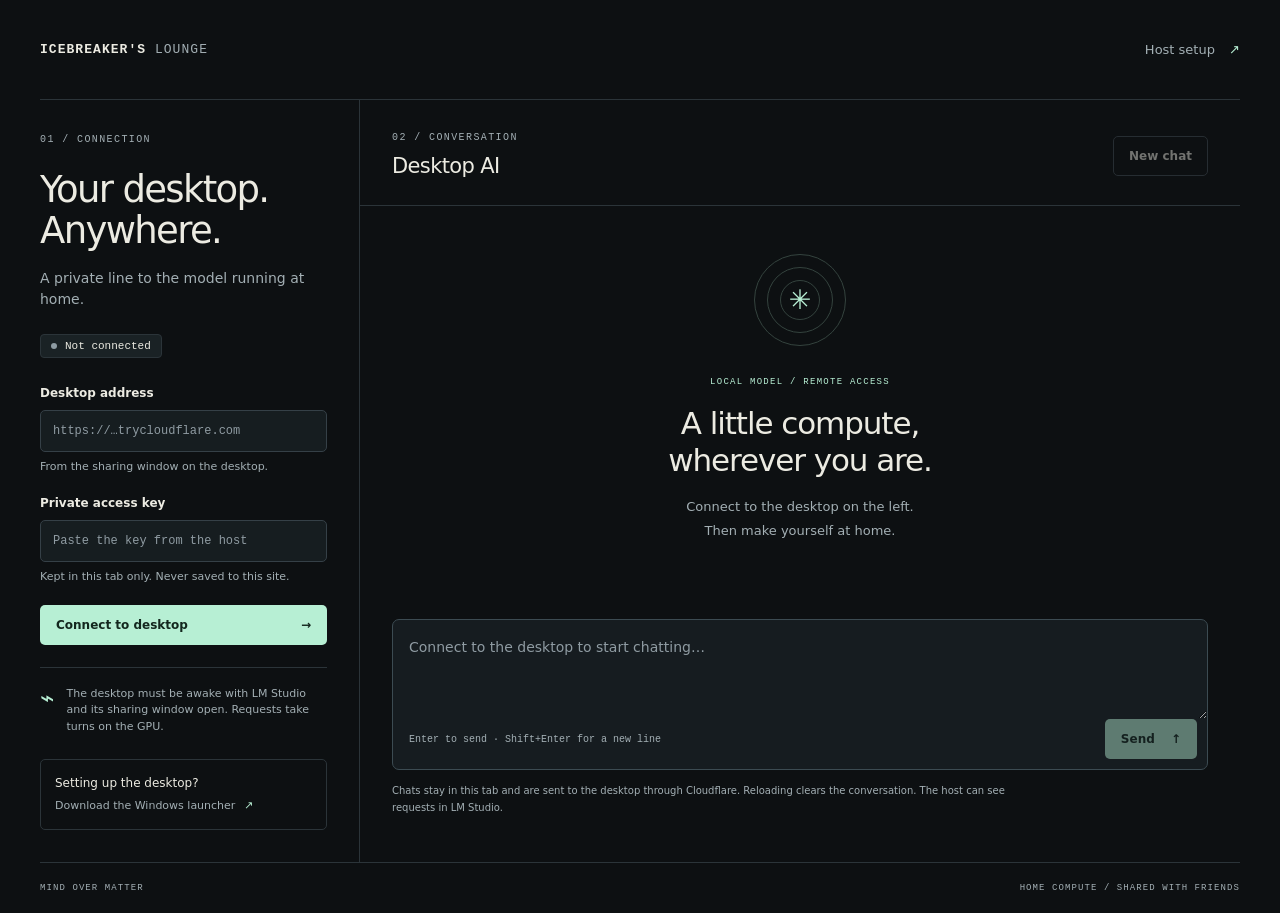
==== ai/index.html @ d6e75bda "Add private desktop AI chat and Windows LM Studio sharing launcher Keep GitHub Pages static while an" ====
<!doctype html>
<html lang="en">
<head>
  <meta charset="utf-8">
  <meta name="viewport" content="width=device-width, initial-scale=1">
  <meta name="referrer" content="no-referrer">
  <meta name="description" content="Private access to the desktop LLM at Icebreaker's Lounge.">
  <meta http-equiv="Content-Security-Policy" content="default-src 'self'; script-src 'self'; style-src 'self'; connect-src 'self' https://*.trycloudflare.com https://ai.mindovermatter.space https://llm.mindovermatter.space; img-src 'self' data:; object-src 'none'; base-uri 'none'; form-action 'none'">
  <title>Desktop AI · Icebreaker's Lounge</title>
  <link rel="stylesheet" href="chat.css">
  <script src="chat.js" defer></script>
</head>
<body>
  <div class="shell">
    <header class="masthead">
      <a class="brand" href="/">ICEBREAKER'S <span>LOUNGE</span></a>
      <a class="help-link" href="setup.html">Host setup <span aria-hidden="true">↗</span></a>
    </header>
    <main class="workspace">
      <aside class="connection-panel" aria-labelledby="connection-title">
        <p class="eyebrow">01 / CONNECTION</p>
        <h1 id="connection-title">Your desktop.<br>Anywhere.</h1>
        <p class="intro">A private line to the model running at home.</p>
        <div class="status-pill"><span class="dot" id="status-dot"></span><span id="connection-status" role="status">Not connected</span></div>
        <form id="connection-form">
          <label for="server">Desktop address</label>
          <input id="server" name="server" type="url" placeholder="https://…trycloudflare.com" required spellcheck="false" autocomplete="off" aria-describedby="server-hint">
          <p class="field-hint" id="server-hint">From the sharing window on the desktop.</p>
          <label for="access-key">Private access key</label>
          <input id="access-key" name="access-key" type="password" placeholder="Paste the key from the host" required autocomplete="off" spellcheck="false" aria-describedby="key-hint">
          <p class="field-hint" id="key-hint">Kept in this tab only. Never saved to this site.</p>
          <button class="primary wide" id="connect" type="submit">Connect to desktop <span aria-hidden="true">→</span></button>
        </form>
        <div id="model-controls" hidden>
          <label for="model">Model</label>
          <select id="model" aria-label="Model"></select>
          <button class="text-button" id="disconnect" type="button">Disconnect &amp; forget key</button>
        </div>
        <p id="connection-message" class="connection-message" role="status" aria-live="polite"></p>
        <div class="connection-note">
          <span class="note-mark" aria-hidden="true">⌁</span>
          <p>The desktop must be awake with LM Studio and its sharing window open. Requests take turns on the GPU.</p>
        </div>
        <a class="setup-card" href="setup.html"><strong>Setting up the desktop?</strong><span>Download the Windows launcher <span aria-hidden="true">↗</span></span></a>
      </aside>
      <section class="chat-panel" aria-labelledby="chat-title">
        <header class="chat-header">
          <div><p class="eyebrow">02 / CONVERSATION</p><h2 id="chat-title">Desktop AI</h2></div>
          <button class="secondary" id="new-chat" type="button" disabled>New chat</button>
        </header>
        <div id="conversation" class="conversation" tabindex="0" aria-label="Conversation">
          <div id="empty-state" class="empty-state">
            <div class="signal-art" aria-hidden="true"><i></i><i></i><i></i><span>✳</span></div>
            <p class="eyebrow">LOCAL MODEL / REMOTE ACCESS</p>
            <h3>A little compute,<br>wherever you are.</h3>
            <p>Connect to the desktop on the left.<br>Then make yourself at home.</p>
          </div>
        </div>
        <div class="composer-wrap">
          <p id="reply-status" class="reply-status" role="status" aria-live="polite"></p>
          <form id="chat-form" class="composer">
            <label class="sr-only" for="prompt">Message</label>
            <textarea id="prompt" placeholder="Connect to the desktop to start chatting…" rows="3" maxlength="20000" required disabled></textarea>
            <div class="composer-bottom"><span id="composer-hint">Enter to send · Shift+Enter for a new line</span><button class="primary send" id="send" type="submit" disabled>Send <span aria-hidden="true">↑</span></button><button class="secondary" id="stop" type="button" hidden>Stop</button></div>
          </form>
          <p class="privacy-note">Chats stay in this tab and are sent to the desktop through Cloudflare. Reloading clears the conversation. The host can see requests in LM Studio.</p>
        </div>
      </section>
    </main>
    <footer class="site-footer"><span>MIND OVER MATTER</span><span>HOME COMPUTE / SHARED WITH FRIENDS</span></footer>
  </div>
</body>
</html>
---- ai/chat.css ----
:root{color-scheme:dark;--bg:#0d1012;--panel:#13181b;--line:#2b3439;--text:#ecebe2;--muted:#a3afb4;--accent:#b7efd4;--error:#ffb3a6;--mono:ui-monospace,SFMono-Regular,Consolas,monospace;--sans:system-ui,-apple-system,BlinkMacSystemFont,"Segoe UI",sans-serif}
*{box-sizing:border-box}body{margin:0;background:var(--bg);color:var(--text);font-family:var(--sans);line-height:1.5}a{color:inherit}button,input,textarea,select{font:inherit}button,a,input,textarea,select{-webkit-tap-highlight-color:transparent}button{cursor:pointer}button:disabled{cursor:not-allowed;opacity:.45}button:focus-visible,a:focus-visible,input:focus-visible,textarea:focus-visible,select:focus-visible{outline:2px solid var(--accent);outline-offset:4px}[hidden]{display:none!important}.shell{max-width:1440px;margin:auto;padding:0 40px}.masthead{height:100px;display:flex;align-items:center;justify-content:space-between;border-bottom:1px solid var(--line)}.brand{text-decoration:none;font-family:var(--mono);font-size:13px;letter-spacing:.08em;font-weight:700}.brand span{color:var(--muted);font-weight:400}.help-link{color:var(--muted);font-size:13px;text-decoration:none}.help-link span{margin-left:10px;color:var(--accent)}.workspace{display:grid;grid-template-columns:320px minmax(0,1fr);min-height:730px;border-bottom:1px solid var(--line)}.connection-panel{padding:32px 32px 32px 0;border-right:1px solid var(--line)}.eyebrow{font-family:var(--mono);font-size:10px;letter-spacing:.14em;color:var(--muted);margin:0 0 14px;font-weight:500}h1{font-size:37px;letter-spacing:-.045em;line-height:1.12;font-weight:500;margin:22px 0 16px}.intro{color:var(--muted);font-size:14px;margin:0 0 22px}.status-pill{display:inline-flex;align-items:center;gap:8px;padding:5px 10px;background:#1a2225;border:1px solid var(--line);border-radius:4px;font:11px var(--mono);margin-bottom:26px}.dot{width:6px;height:6px;border-radius:50%;background:#8d9ba3;flex-shrink:0}.dot.online{background:var(--accent);box-shadow:0 0 10px #b7efd433}.dot.error{background:var(--error)}label{display:block;font-size:12px;font-weight:600;margin:0 0 8px}input,select{width:100%;padding:11px 12px;border:1px solid #354047;border-radius:5px;background:#161d20;color:var(--text);font-family:var(--mono);font-size:12px;min-width:0}input::placeholder,textarea::placeholder{color:#8f9ba2;opacity:1}.field-hint{color:var(--muted);font-size:11px;margin:7px 0 19px}.primary,.secondary{border:1px solid transparent;padding:10px 15px;border-radius:5px;font-size:12px;font-weight:600;min-height:40px}.primary{background:var(--accent);color:#13271e}.primary:hover:not(:disabled){background:#d1ffe7}.primary span{margin-left:12px}.wide{width:100%;display:flex;justify-content:space-between}.secondary{background:transparent;border-color:#465159;color:var(--text)}.secondary:hover:not(:disabled){border-color:var(--accent)}#model-controls{margin-top:20px}.text-button{background:none;color:var(--muted);border:none;padding:12px 0 0;text-decoration:underline;font-size:11px}.connection-message{font-size:12px;color:var(--muted);overflow-wrap:anywhere;margin:14px 0}.connection-message.error{color:var(--error)}.connection-note{display:flex;gap:12px;padding-top:18px;margin-top:22px;border-top:1px solid var(--line);color:var(--muted);font-size:11px}.connection-note p{margin:0}.note-mark{font-size:24px;line-height:1;color:var(--accent)}.setup-card{display:block;text-decoration:none;margin-top:24px;padding:14px;border:1px solid var(--line);border-radius:5px;font-size:11px}.setup-card strong{font-size:12px;display:block;font-weight:500;margin-bottom:6px}.setup-card>span{color:var(--muted)}.setup-card>span>span{color:var(--accent);margin-left:5px}.setup-card:hover{border-color:var(--accent)}.chat-panel{min-width:0;display:flex;flex-direction:column;height:calc(100dvh - 160px);min-height:730px;max-height:1200px}.chat-header{display:flex;align-items:center;justify-content:space-between;padding:30px 32px 22px;border-bottom:1px solid var(--line)}.chat-header .eyebrow{margin:0 0 6px}h2{margin:0;font-size:21px;letter-spacing:-.03em;font-weight:500}.conversation{flex:1;min-height:260px;overflow-y:auto;overscroll-behavior:contain;padding:0 32px;scrollbar-color:#44515a transparent}.empty-state{min-height:100%;display:flex;flex-direction:column;justify-content:center;align-items:center;text-align:center;padding:48px 0}.empty-state h3{font-size:31px;font-weight:400;letter-spacing:-.035em;line-height:1.2;margin:0 0 16px}.empty-state>p:last-child{font-size:13px;line-height:1.8;color:var(--muted);margin:0}.signal-art{position:relative;width:100px;height:92px;display:grid;place-items:center;margin-bottom:30px}.signal-art i{position:absolute;border:1px solid #34433e;border-radius:50%;width:40px;height:40px}.signal-art i:nth-child(2){width:66px;height:66px}.signal-art i:nth-child(3){width:92px;height:92px}.signal-art span{color:var(--accent);font-size:27px;line-height:1}.empty-state .eyebrow{font-size:9px;color:var(--accent);margin-bottom:16px}.composer-wrap{padding:0 32px 24px}.reply-status{font:11px var(--mono);color:var(--muted);min-height:20px;margin:10px 0}.reply-status.error{color:var(--error)}.composer{border:1px solid #3c4b52;border-radius:7px;background:#161c20;overflow:hidden}.composer:focus-within{border-color:var(--accent)}textarea{display:block;resize:vertical;min-height:88px;max-height:240px;width:100%;border:0;background:transparent;color:var(--text);padding:16px;font-size:14px;line-height:1.6}textarea:focus-visible{outline:none}.composer-bottom{display:flex;align-items:center;gap:10px;padding:0 10px 10px 16px}#composer-hint{font:10px var(--mono);color:var(--muted);flex:1}.send{min-width:88px}.privacy-note{font-size:10px;color:var(--muted);margin:12px 0 0;max-width:620px;line-height:1.7}.site-footer{display:flex;justify-content:space-between;padding:20px 0;color:var(--muted);font:9px var(--mono);letter-spacing:.12em}.message{padding:26px 0;border-bottom:1px solid #263036}.message-head{display:flex;align-items:center;justify-content:space-between;margin-bottom:10px;font:10px var(--mono);letter-spacing:.08em;color:var(--accent)}.message.user .message-head{color:var(--muted)}.message-content{font-size:14px;line-height:1.75;white-space:pre-wrap;overflow-wrap:anywhere;tab-size:2}.copy-button{background:none;border:0;color:var(--muted);font:10px var(--mono);padding:3px 6px;letter-spacing:0}.copy-button:hover{color:var(--accent)}.sr-only{position:absolute;width:1px;height:1px;padding:0;margin:-1px;overflow:hidden;clip:rect(0,0,0,0);white-space:nowrap;border:0}
/* Setup page */
.setup-main{max-width:760px;margin:60px auto 80px}.setup-main h1{font-size:48px;max-width:600px}.setup-main .lead{font-size:17px;color:var(--muted);max-width:610px}.download-row{display:flex;align-items:center;gap:18px;flex-wrap:wrap;margin:30px 0 48px}.download-row a{text-decoration:none}.download-row span{font:11px var(--mono);color:var(--muted)}.step{display:grid;grid-template-columns:40px 1fr;gap:16px;border-top:1px solid var(--line);padding:28px 0}.step-number{font:12px var(--mono);color:var(--accent);padding-top:5px}.step h2{font-size:20px;margin:0 0 12px}.step p,.step li{font-size:14px;color:var(--muted);line-height:1.8}.step p{margin:8px 0}.step strong{color:var(--text);font-weight:500}code{font-family:var(--mono);font-size:.88em;background:#202a2e;padding:2px 5px;border-radius:3px;overflow-wrap:anywhere}.setup-main .callout{border:1px solid var(--line);border-left:2px solid var(--accent);padding:18px 22px;margin:22px 0;color:var(--muted);font-size:13px;line-height:1.8}.setup-main details{border-top:1px solid var(--line);padding:18px 0}.setup-main summary{cursor:pointer;font-size:14px}.setup-main details p{color:var(--muted);font-size:13px;line-height:1.8}.setup-main h3{margin:38px 0 16px;font-size:22px;font-weight:500}.sources{font-size:11px;color:var(--muted);margin-top:36px}.sources a{margin-right:14px}
@media(min-width:1600px){.workspace{min-height:800px}.chat-panel{min-height:800px}}@media(max-width:1000px){.shell{padding:0 24px}.workspace{grid-template-columns:280px minmax(0,1fr)}.connection-panel{padding-right:24px}.chat-header{padding:26px 24px 22px}.conversation{padding:0 24px}.composer-wrap{padding:0 24px 24px}#composer-hint{font-size:9px;max-width:140px}.empty-state h3{font-size:27px}}@media(max-width:720px){.shell{padding:0 20px}.masthead{height:76px}.brand{font-size:11px}.help-link{font-size:12px}.workspace{display:block}.connection-panel{border-right:0;padding:28px 0;border-bottom:1px solid var(--line)}h1{font-size:34px;margin-top:14px}.connection-panel h1 br{display:none}.connection-panel h1 br:after{content:' '}.intro{margin-bottom:16px}.status-pill{margin-bottom:22px}#connection-form{display:grid;grid-template-columns:minmax(0,1fr);max-width:520px}.connection-note{margin-top:18px;max-width:500px}.setup-card{margin-top:18px}.chat-panel{height:760px;min-height:650px;max-height:none}.chat-header{padding:24px 0}.conversation{padding:0 4px}.composer-wrap{padding:0 0 24px}.empty-state{padding:40px 0}.empty-state h3{font-size:30px}.site-footer{gap:15px;font-size:8px;line-height:1.6}.site-footer span:last-child{text-align:right}.setup-main{margin:40px auto 60px}.setup-main h1{font-size:37px}.step{grid-template-columns:24px 1fr;gap:10px}.setup-main .lead{font-size:16px}#composer-hint{max-width:180px}.privacy-note{font-size:10px}}
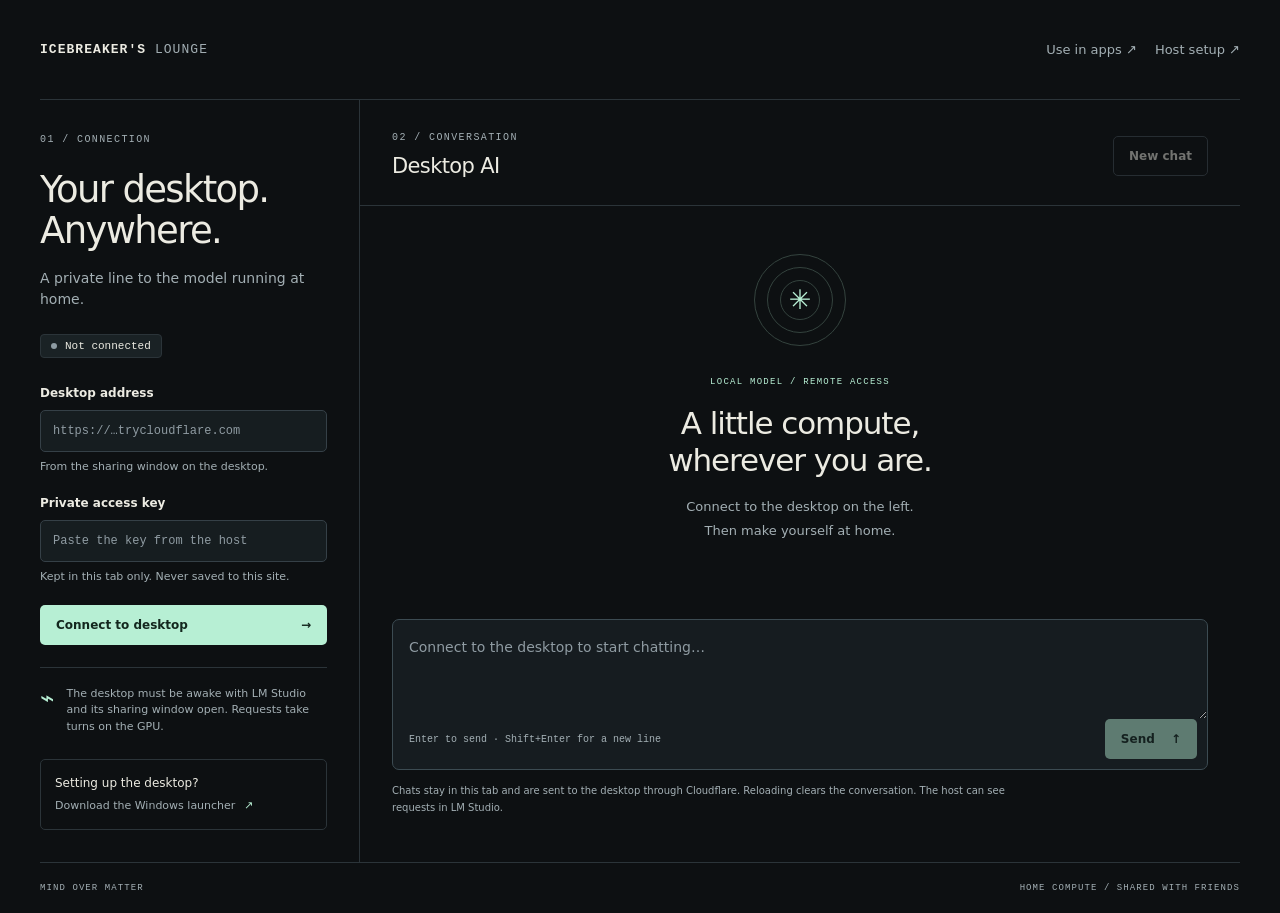
==== commit 65f41185: "Support SillyTavern, JanitorAI and Open WebUI through the desktop relay Add authenticated OpenAI-com" ====
--- a/ai/index.html
+++ b/ai/index.html
@@ -14,12 +14,12 @@
   <div class="shell">
     <header class="masthead">
       <a class="brand" href="/">ICEBREAKER'S <span>LOUNGE</span></a>
-      <a class="help-link" href="setup.html">Host setup <span aria-hidden="true">↗</span></a>
+      <nav aria-label="Help"><a class="help-link" href="apps.html">Use in apps ↗</a><a class="help-link" href="setup.html">Host setup ↗</a></nav>
     </header>
     <main class="workspace">
       <aside class="connection-panel" aria-labelledby="connection-title">
         <p class="eyebrow">01 / CONNECTION</p>
-        <h1 id="connection-title">Your desktop.<br>Anywhere.</h1>
+        <h1 id="connection-title">Your desktop.<br> Anywhere.</h1>
         <p class="intro">A private line to the model running at home.</p>
         <div class="status-pill"><span class="dot" id="status-dot"></span><span id="connection-status" role="status">Not connected</span></div>
         <form id="connection-form">
--- a/ai/chat.css
+++ b/ai/chat.css
@@ -1,5 +1,6 @@
 :root{color-scheme:dark;--bg:#0d1012;--panel:#13181b;--line:#2b3439;--text:#ecebe2;--muted:#a3afb4;--accent:#b7efd4;--error:#ffb3a6;--mono:ui-monospace,SFMono-Regular,Consolas,monospace;--sans:system-ui,-apple-system,BlinkMacSystemFont,"Segoe UI",sans-serif}
 *{box-sizing:border-box}body{margin:0;background:var(--bg);color:var(--text);font-family:var(--sans);line-height:1.5}a{color:inherit}button,input,textarea,select{font:inherit}button,a,input,textarea,select{-webkit-tap-highlight-color:transparent}button{cursor:pointer}button:disabled{cursor:not-allowed;opacity:.45}button:focus-visible,a:focus-visible,input:focus-visible,textarea:focus-visible,select:focus-visible{outline:2px solid var(--accent);outline-offset:4px}[hidden]{display:none!important}.shell{max-width:1440px;margin:auto;padding:0 40px}.masthead{height:100px;display:flex;align-items:center;justify-content:space-between;border-bottom:1px solid var(--line)}.brand{text-decoration:none;font-family:var(--mono);font-size:13px;letter-spacing:.08em;font-weight:700}.brand span{color:var(--muted);font-weight:400}.help-link{color:var(--muted);font-size:13px;text-decoration:none}.help-link span{margin-left:10px;color:var(--accent)}.workspace{display:grid;grid-template-columns:320px minmax(0,1fr);min-height:730px;border-bottom:1px solid var(--line)}.connection-panel{padding:32px 32px 32px 0;border-right:1px solid var(--line)}.eyebrow{font-family:var(--mono);font-size:10px;letter-spacing:.14em;color:var(--muted);margin:0 0 14px;font-weight:500}h1{font-size:37px;letter-spacing:-.045em;line-height:1.12;font-weight:500;margin:22px 0 16px}.intro{color:var(--muted);font-size:14px;margin:0 0 22px}.status-pill{display:inline-flex;align-items:center;gap:8px;padding:5px 10px;background:#1a2225;border:1px solid var(--line);border-radius:4px;font:11px var(--mono);margin-bottom:26px}.dot{width:6px;height:6px;border-radius:50%;background:#8d9ba3;flex-shrink:0}.dot.online{background:var(--accent);box-shadow:0 0 10px #b7efd433}.dot.error{background:var(--error)}label{display:block;font-size:12px;font-weight:600;margin:0 0 8px}input,select{width:100%;padding:11px 12px;border:1px solid #354047;border-radius:5px;background:#161d20;color:var(--text);font-family:var(--mono);font-size:12px;min-width:0}input::placeholder,textarea::placeholder{color:#8f9ba2;opacity:1}.field-hint{color:var(--muted);font-size:11px;margin:7px 0 19px}.primary,.secondary{border:1px solid transparent;padding:10px 15px;border-radius:5px;font-size:12px;font-weight:600;min-height:40px}.primary{background:var(--accent);color:#13271e}.primary:hover:not(:disabled){background:#d1ffe7}.primary span{margin-left:12px}.wide{width:100%;display:flex;justify-content:space-between}.secondary{background:transparent;border-color:#465159;color:var(--text)}.secondary:hover:not(:disabled){border-color:var(--accent)}#model-controls{margin-top:20px}.text-button{background:none;color:var(--muted);border:none;padding:12px 0 0;text-decoration:underline;font-size:11px}.connection-message{font-size:12px;color:var(--muted);overflow-wrap:anywhere;margin:14px 0}.connection-message.error{color:var(--error)}.connection-note{display:flex;gap:12px;padding-top:18px;margin-top:22px;border-top:1px solid var(--line);color:var(--muted);font-size:11px}.connection-note p{margin:0}.note-mark{font-size:24px;line-height:1;color:var(--accent)}.setup-card{display:block;text-decoration:none;margin-top:24px;padding:14px;border:1px solid var(--line);border-radius:5px;font-size:11px}.setup-card strong{font-size:12px;display:block;font-weight:500;margin-bottom:6px}.setup-card>span{color:var(--muted)}.setup-card>span>span{color:var(--accent);margin-left:5px}.setup-card:hover{border-color:var(--accent)}.chat-panel{min-width:0;display:flex;flex-direction:column;height:calc(100dvh - 160px);min-height:730px;max-height:1200px}.chat-header{display:flex;align-items:center;justify-content:space-between;padding:30px 32px 22px;border-bottom:1px solid var(--line)}.chat-header .eyebrow{margin:0 0 6px}h2{margin:0;font-size:21px;letter-spacing:-.03em;font-weight:500}.conversation{flex:1;min-height:260px;overflow-y:auto;overscroll-behavior:contain;padding:0 32px;scrollbar-color:#44515a transparent}.empty-state{min-height:100%;display:flex;flex-direction:column;justify-content:center;align-items:center;text-align:center;padding:48px 0}.empty-state h3{font-size:31px;font-weight:400;letter-spacing:-.035em;line-height:1.2;margin:0 0 16px}.empty-state>p:last-child{font-size:13px;line-height:1.8;color:var(--muted);margin:0}.signal-art{position:relative;width:100px;height:92px;display:grid;place-items:center;margin-bottom:30px}.signal-art i{position:absolute;border:1px solid #34433e;border-radius:50%;width:40px;height:40px}.signal-art i:nth-child(2){width:66px;height:66px}.signal-art i:nth-child(3){width:92px;height:92px}.signal-art span{color:var(--accent);font-size:27px;line-height:1}.empty-state .eyebrow{font-size:9px;color:var(--accent);margin-bottom:16px}.composer-wrap{padding:0 32px 24px}.reply-status{font:11px var(--mono);color:var(--muted);min-height:20px;margin:10px 0}.reply-status.error{color:var(--error)}.composer{border:1px solid #3c4b52;border-radius:7px;background:#161c20;overflow:hidden}.composer:focus-within{border-color:var(--accent)}textarea{display:block;resize:vertical;min-height:88px;max-height:240px;width:100%;border:0;background:transparent;color:var(--text);padding:16px;font-size:14px;line-height:1.6}textarea:focus-visible{outline:none}.composer-bottom{display:flex;align-items:center;gap:10px;padding:0 10px 10px 16px}#composer-hint{font:10px var(--mono);color:var(--muted);flex:1}.send{min-width:88px}.privacy-note{font-size:10px;color:var(--muted);margin:12px 0 0;max-width:620px;line-height:1.7}.site-footer{display:flex;justify-content:space-between;padding:20px 0;color:var(--muted);font:9px var(--mono);letter-spacing:.12em}.message{padding:26px 0;border-bottom:1px solid #263036}.message-head{display:flex;align-items:center;justify-content:space-between;margin-bottom:10px;font:10px var(--mono);letter-spacing:.08em;color:var(--accent)}.message.user .message-head{color:var(--muted)}.message-content{font-size:14px;line-height:1.75;white-space:pre-wrap;overflow-wrap:anywhere;tab-size:2}.copy-button{background:none;border:0;color:var(--muted);font:10px var(--mono);padding:3px 6px;letter-spacing:0}.copy-button:hover{color:var(--accent)}.sr-only{position:absolute;width:1px;height:1px;padding:0;margin:-1px;overflow:hidden;clip:rect(0,0,0,0);white-space:nowrap;border:0}
+.masthead nav{display:flex;gap:18px;align-items:center}
 /* Setup page */
 .setup-main{max-width:760px;margin:60px auto 80px}.setup-main h1{font-size:48px;max-width:600px}.setup-main .lead{font-size:17px;color:var(--muted);max-width:610px}.download-row{display:flex;align-items:center;gap:18px;flex-wrap:wrap;margin:30px 0 48px}.download-row a{text-decoration:none}.download-row span{font:11px var(--mono);color:var(--muted)}.step{display:grid;grid-template-columns:40px 1fr;gap:16px;border-top:1px solid var(--line);padding:28px 0}.step-number{font:12px var(--mono);color:var(--accent);padding-top:5px}.step h2{font-size:20px;margin:0 0 12px}.step p,.step li{font-size:14px;color:var(--muted);line-height:1.8}.step p{margin:8px 0}.step strong{color:var(--text);font-weight:500}code{font-family:var(--mono);font-size:.88em;background:#202a2e;padding:2px 5px;border-radius:3px;overflow-wrap:anywhere}.setup-main .callout{border:1px solid var(--line);border-left:2px solid var(--accent);padding:18px 22px;margin:22px 0;color:var(--muted);font-size:13px;line-height:1.8}.setup-main details{border-top:1px solid var(--line);padding:18px 0}.setup-main summary{cursor:pointer;font-size:14px}.setup-main details p{color:var(--muted);font-size:13px;line-height:1.8}.setup-main h3{margin:38px 0 16px;font-size:22px;font-weight:500}.sources{font-size:11px;color:var(--muted);margin-top:36px}.sources a{margin-right:14px}
-@media(min-width:1600px){.workspace{min-height:800px}.chat-panel{min-height:800px}}@media(max-width:1000px){.shell{padding:0 24px}.workspace{grid-template-columns:280px minmax(0,1fr)}.connection-panel{padding-right:24px}.chat-header{padding:26px 24px 22px}.conversation{padding:0 24px}.composer-wrap{padding:0 24px 24px}#composer-hint{font-size:9px;max-width:140px}.empty-state h3{font-size:27px}}@media(max-width:720px){.shell{padding:0 20px}.masthead{height:76px}.brand{font-size:11px}.help-link{font-size:12px}.workspace{display:block}.connection-panel{border-right:0;padding:28px 0;border-bottom:1px solid var(--line)}h1{font-size:34px;margin-top:14px}.connection-panel h1 br{display:none}.connection-panel h1 br:after{content:' '}.intro{margin-bottom:16px}.status-pill{margin-bottom:22px}#connection-form{display:grid;grid-template-columns:minmax(0,1fr);max-width:520px}.connection-note{margin-top:18px;max-width:500px}.setup-card{margin-top:18px}.chat-panel{height:760px;min-height:650px;max-height:none}.chat-header{padding:24px 0}.conversation{padding:0 4px}.composer-wrap{padding:0 0 24px}.empty-state{padding:40px 0}.empty-state h3{font-size:30px}.site-footer{gap:15px;font-size:8px;line-height:1.6}.site-footer span:last-child{text-align:right}.setup-main{margin:40px auto 60px}.setup-main h1{font-size:37px}.step{grid-template-columns:24px 1fr;gap:10px}.setup-main .lead{font-size:16px}#composer-hint{max-width:180px}.privacy-note{font-size:10px}}
+@media(min-width:1600px){.workspace{min-height:800px}.chat-panel{min-height:800px}}@media(max-width:1000px){.shell{padding:0 24px}.workspace{grid-template-columns:280px minmax(0,1fr)}.connection-panel{padding-right:24px}.chat-header{padding:26px 24px 22px}.conversation{padding:0 24px}.composer-wrap{padding:0 24px 24px}#composer-hint{font-size:9px;max-width:140px}.empty-state h3{font-size:27px}}@media(max-width:720px){.shell{padding:0 20px}.masthead{height:auto;min-height:76px;gap:16px;flex-wrap:wrap;padding:20px 0}.brand{font-size:11px}.help-link{font-size:12px}.workspace{display:block}.connection-panel{border-right:0;padding:28px 0;border-bottom:1px solid var(--line)}h1{font-size:34px;margin-top:14px}.connection-panel h1 br{display:none}.connection-panel h1 br:after{content:' '}.intro{margin-bottom:16px}.status-pill{margin-bottom:22px}#connection-form{display:grid;grid-template-columns:minmax(0,1fr);max-width:520px}.connection-note{margin-top:18px;max-width:500px}.setup-card{margin-top:18px}.chat-panel{height:760px;min-height:650px;max-height:none}.chat-header{padding:24px 0}.conversation{padding:0 4px}.composer-wrap{padding:0 0 24px}.empty-state{padding:40px 0}.empty-state h3{font-size:30px}.site-footer{gap:15px;font-size:8px;line-height:1.6}.site-footer span:last-child{text-align:right}.setup-main{margin:40px auto 60px}.setup-main h1{font-size:37px}.step{grid-template-columns:24px 1fr;gap:10px}.setup-main .lead{font-size:16px}#composer-hint{max-width:180px}.privacy-note{font-size:10px}}
